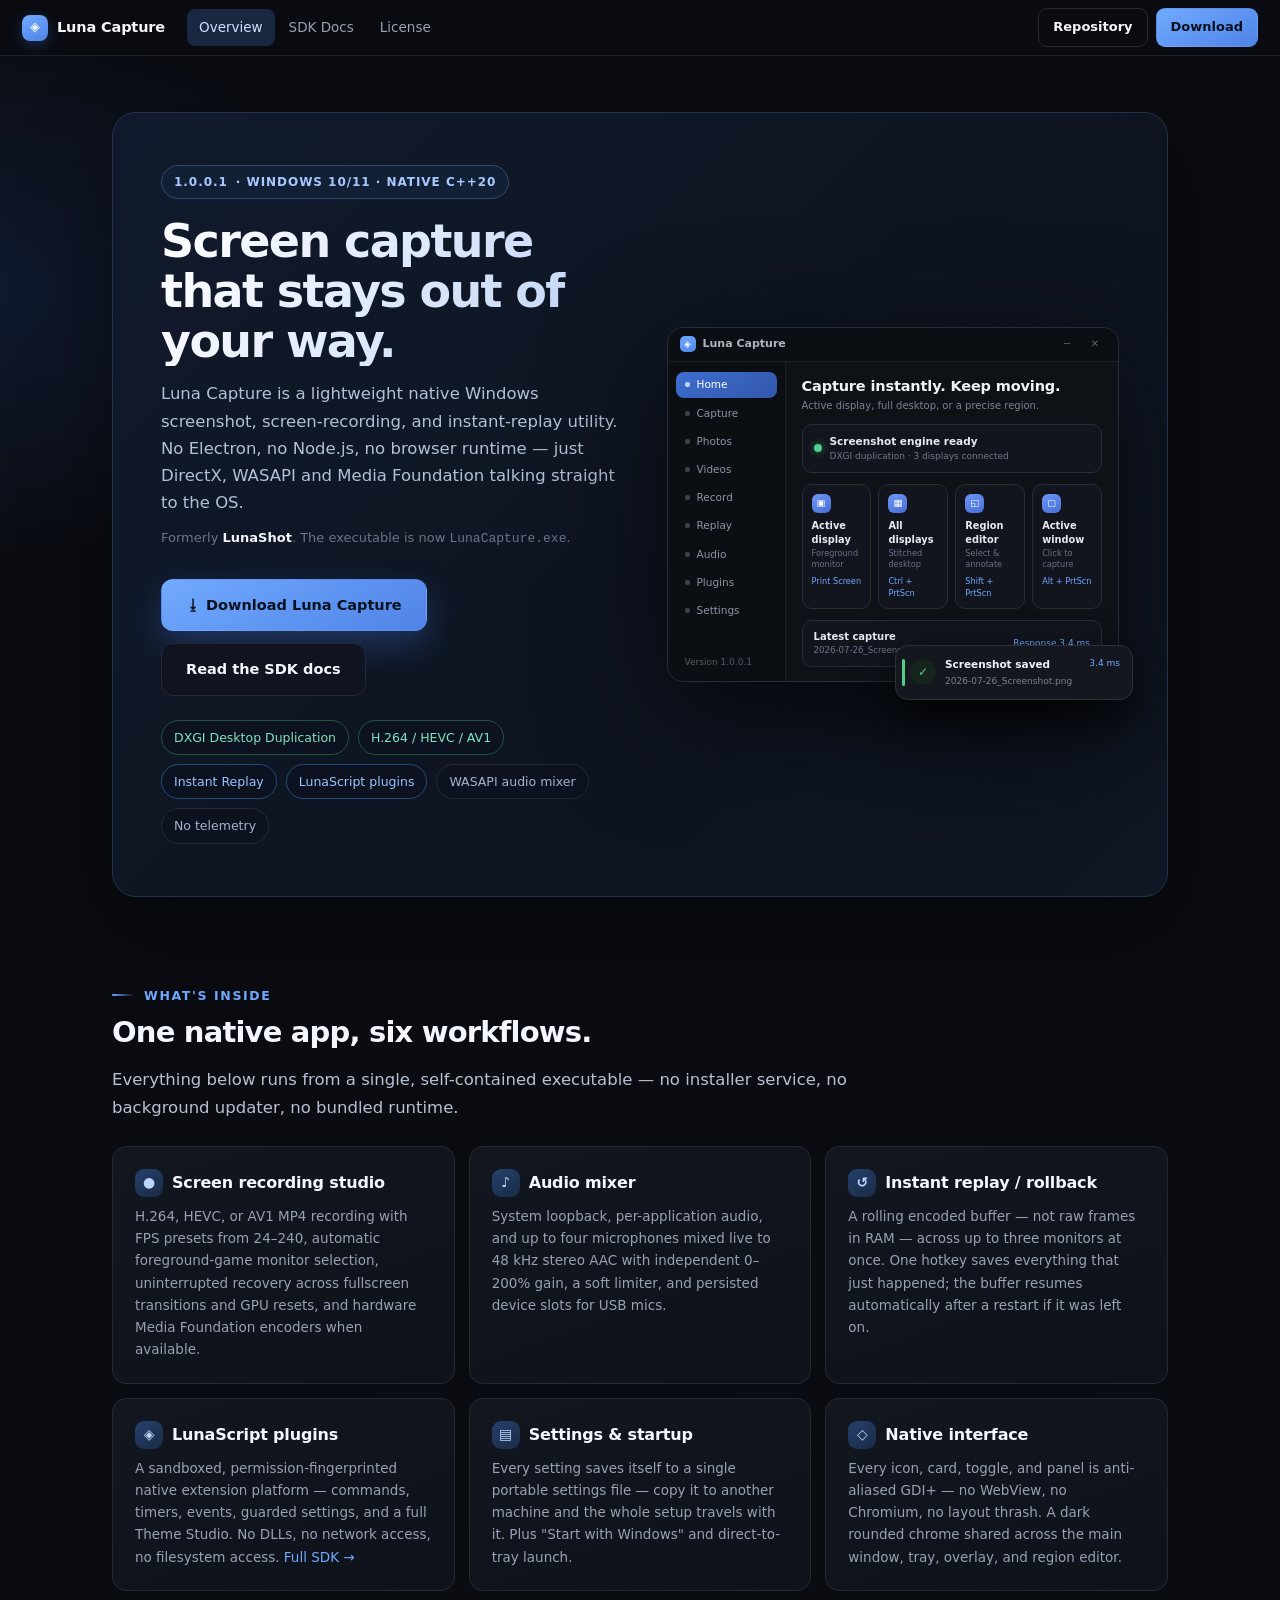
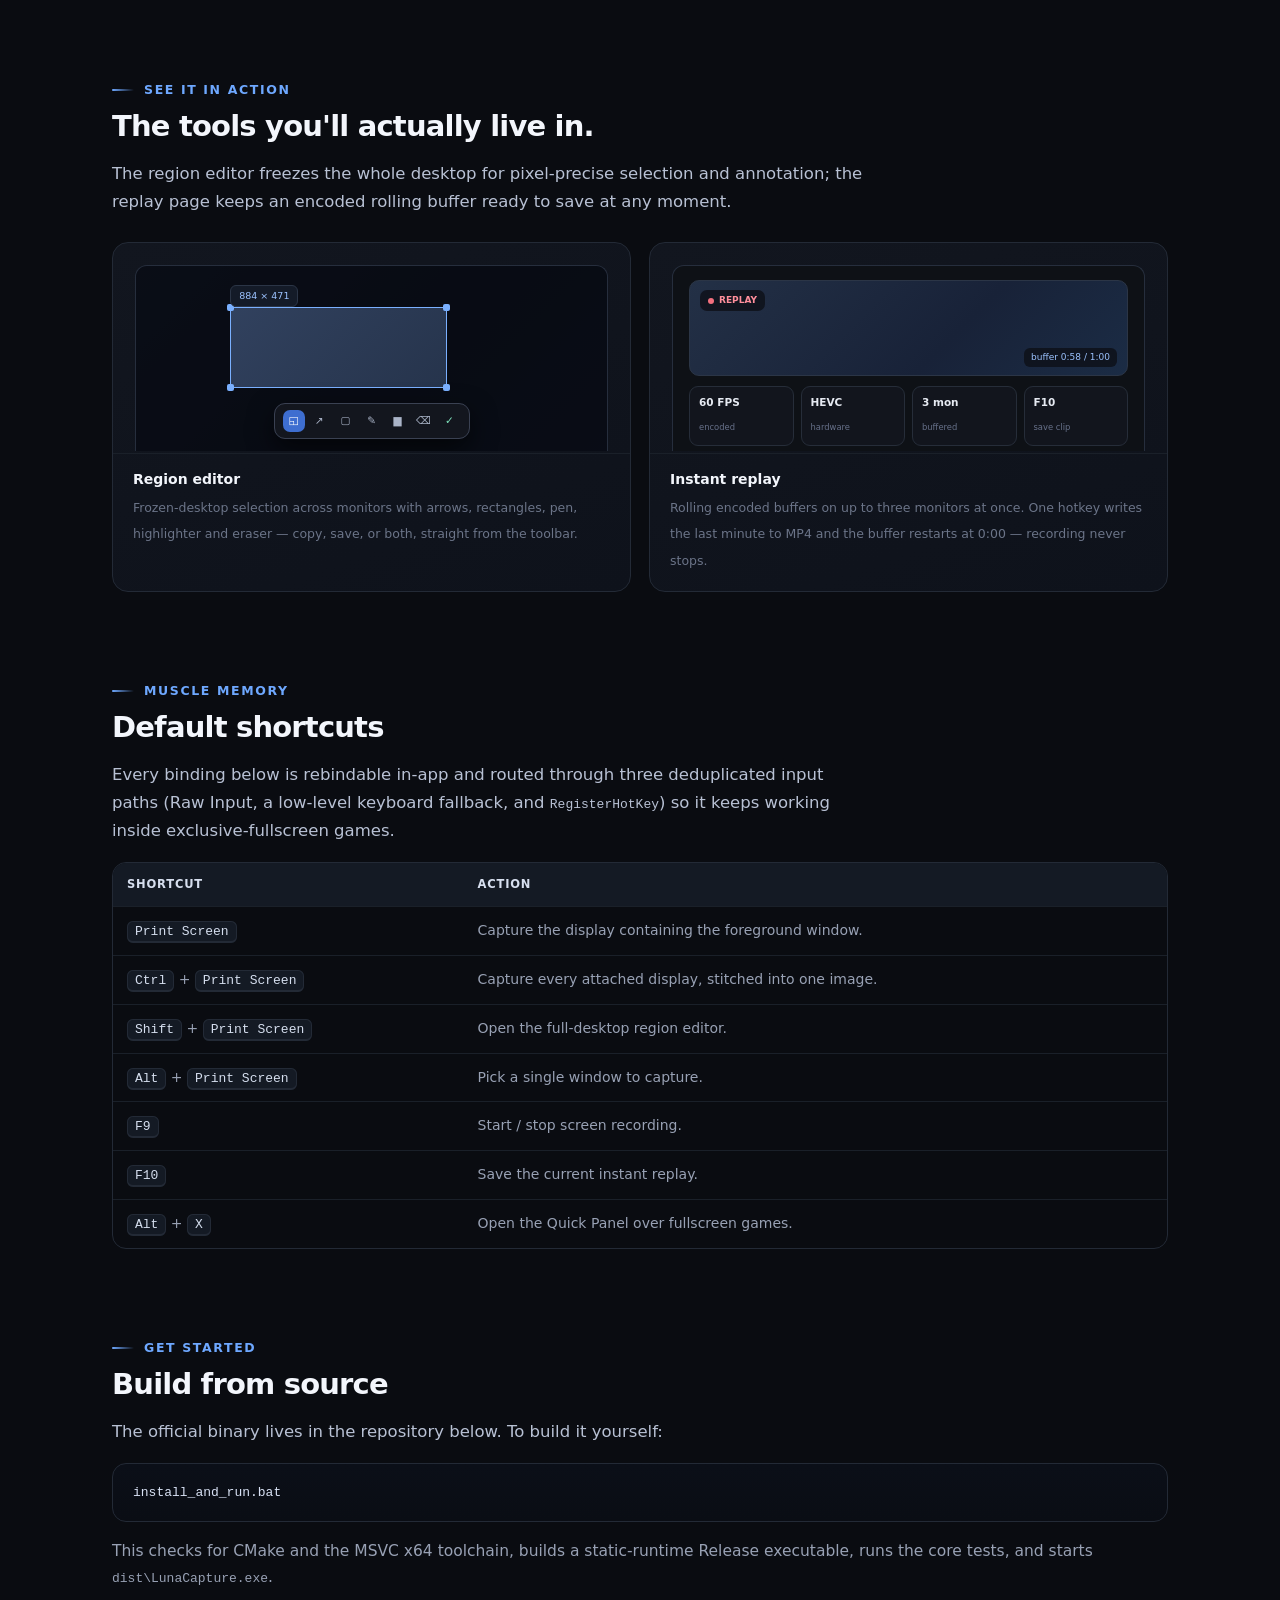
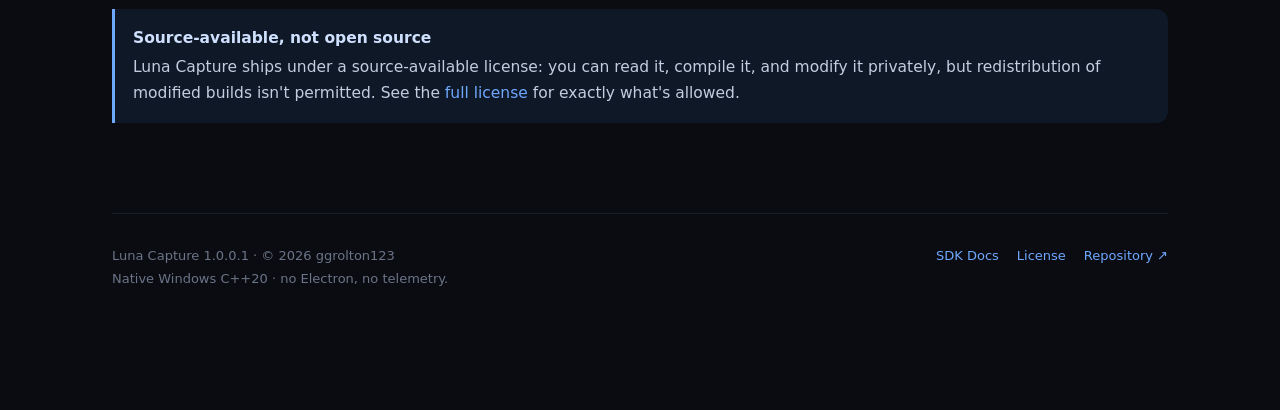
==== website/index.html @ bbb8780d "sdfsdfsdf" ====
<!doctype html>
<html lang="en">
<head>
  <meta charset="utf-8">
  <meta name="viewport" content="width=device-width,initial-scale=1">
  <meta name="description" content="Luna Capture — a lightweight native Windows screenshot, screen-recording, and instant-replay utility written in C++20. No Electron, no browser runtime.">
  <title>Luna Capture — native Windows screenshot &amp; recording</title>
  <link rel="stylesheet" href="style.css">
  <script src="version.js" defer></script>
</head>
<body>
<header class="sitebar">
  <a class="sitebrand" href="index.html"><span class="sitemark">◈</span><span>Luna Capture</span></a>
  <nav class="sitenav">
    <a href="index.html" class="current">Overview</a>
    <a href="sdk.html">SDK Docs</a>
    <a href="license.html">License</a>
  </nav>
  <div class="siteactions">
    <a class="sitebtn ghost" href="https://github.com/LouSkull/LunaCapture" target="_blank" rel="noopener">Repository</a>
    <a class="sitebtn solid" href="https://github.com/LouSkull/LunaCapture/releases" target="_blank" rel="noopener">Download</a>
  </div>
</header>

<main class="page">
  <header class="hero split">
    <div>
      <span class="eyebrow"><span class="app-version">1.0.0.0</span> · WINDOWS 10/11 · NATIVE C++20</span>
      <h1>Screen capture that stays out of your way.</h1>
      <p class="lead">Luna Capture is a lightweight native Windows screenshot, screen-recording, and instant-replay utility. No Electron, no Node.js, no browser runtime — just DirectX, WASAPI and Media Foundation talking straight to the OS.</p>
      <p class="formerly">Formerly <strong>LunaShot</strong>. The executable is now <code>LunaCapture.exe</code>.</p>
      <div class="cta">
        <a class="btn primary" href="https://github.com/LouSkull/LunaCapture/releases" target="_blank" rel="noopener">⭳ Download Luna Capture</a>
        <a class="btn secondary" href="sdk.html">Read the SDK docs</a>
      </div>
      <div class="chips">
        <span class="chip ok">DXGI Desktop Duplication</span>
        <span class="chip ok">H.264 / HEVC / AV1</span>
        <span class="chip blue">Instant Replay</span>
        <span class="chip blue">LunaScript plugins</span>
        <span class="chip">WASAPI audio mixer</span>
        <span class="chip">No telemetry</span>
      </div>
    </div>

    <!-- The actual app, redrawn in CSS — no screenshots, fully offline. -->
    <div class="heroart" aria-hidden="true">
      <div class="appwin">
        <div class="titlebar">
          <span class="t-title"><span class="sitemark">◈</span>Luna Capture</span>
          <span class="t-controls"><span>─</span><span>✕</span></span>
        </div>
        <div class="appbody">
          <div class="appside">
            <div class="navitem on"><span class="dot"></span>Home</div>
            <div class="navitem"><span class="dot"></span>Capture</div>
            <div class="navitem"><span class="dot"></span>Photos</div>
            <div class="navitem"><span class="dot"></span>Videos</div>
            <div class="navitem"><span class="dot"></span>Record</div>
            <div class="navitem"><span class="dot"></span>Replay</div>
            <div class="navitem"><span class="dot"></span>Audio</div>
            <div class="navitem"><span class="dot"></span>Plugins</div>
            <div class="navitem"><span class="dot"></span>Settings</div>
            <div class="navver">Version <span class="app-version">1.0.0.0</span></div>
          </div>
          <div class="appmain">
            <div class="headline">Capture instantly. Keep moving.</div>
            <div class="subline">Active display, full desktop, or a precise region.</div>
            <div class="appstatus">
              <span class="led"></span>
              <div>
                <div class="s-title">Screenshot engine ready</div>
                <div class="s-sub">DXGI duplication · 3 displays connected</div>
              </div>
            </div>
            <div class="appcards">
              <div class="appcard"><div class="badge">▣</div><div class="c-title">Active display</div><div class="c-sub">Foreground monitor</div><div class="c-key">Print Screen</div></div>
              <div class="appcard"><div class="badge">▦</div><div class="c-title">All displays</div><div class="c-sub">Stitched desktop</div><div class="c-key">Ctrl + PrtScn</div></div>
              <div class="appcard"><div class="badge">◱</div><div class="c-title">Region editor</div><div class="c-sub">Select &amp; annotate</div><div class="c-key">Shift + PrtScn</div></div>
              <div class="appcard"><div class="badge">▢</div><div class="c-title">Active window</div><div class="c-sub">Click to capture</div><div class="c-key">Alt + PrtScn</div></div>
            </div>
            <div class="applatest">
              <div>
                <div class="l-title">Latest capture</div>
                <div class="l-sub">2026-07-26_Screenshot.png</div>
              </div>
              <span class="l-ms">Response 3.4 ms</span>
            </div>
          </div>
        </div>
      </div>
      <div class="toastmock">
        <span class="glyph">✓</span>
        <div>
          <div class="tm-title">Screenshot saved</div>
          <div class="tm-sub">2026-07-26_Screenshot.png</div>
        </div>
        <span class="tm-ms">3.4 ms</span>
      </div>
    </div>
  </header>

  <section id="features">
    <div class="sec-tag">What's inside</div>
    <h2>One native app, six workflows.</h2>
    <p class="lead">Everything below runs from a single, self-contained executable — no installer service, no background updater, no bundled runtime.</p>
    <div class="grid">
      <div class="card">
        <h3><span class="ico">●</span>Screen recording studio</h3>
        <p>H.264, HEVC, or AV1 MP4 recording with FPS presets from 24–240, automatic foreground-game monitor selection, uninterrupted recovery across fullscreen transitions and GPU resets, and hardware Media Foundation encoders when available.</p>
      </div>
      <div class="card">
        <h3><span class="ico">♪</span>Audio mixer</h3>
        <p>System loopback, per-application audio, and up to four microphones mixed live to 48 kHz stereo AAC with independent 0–200% gain, a soft limiter, and persisted device slots for USB mics.</p>
      </div>
      <div class="card">
        <h3><span class="ico">↺</span>Instant replay / rollback</h3>
        <p>A rolling encoded buffer — not raw frames in RAM — across up to three monitors at once. One hotkey saves everything that just happened; the buffer resumes automatically after a restart if it was left on.</p>
      </div>
      <div class="card">
        <h3><span class="ico">◈</span>LunaScript plugins</h3>
        <p>A sandboxed, permission-fingerprinted native extension platform — commands, timers, events, guarded settings, and a full Theme Studio. No DLLs, no network access, no filesystem access. <a href="sdk.html">Full SDK →</a></p>
      </div>
      <div class="card">
        <h3><span class="ico">▤</span>Settings &amp; startup</h3>
        <p>Every setting saves itself to a single portable settings file — copy it to another machine and the whole setup travels with it. Plus "Start with Windows" and direct-to-tray launch.</p>
      </div>
      <div class="card">
        <h3><span class="ico">◇</span>Native interface</h3>
        <p>Every icon, card, toggle, and panel is anti-aliased GDI+ — no WebView, no Chromium, no layout thrash. A dark rounded chrome shared across the main window, tray, overlay, and region editor.</p>
      </div>
    </div>
  </section>

  <section id="previews">
    <div class="sec-tag">See it in action</div>
    <h2>The tools you'll actually live in.</h2>
    <p class="lead">The region editor freezes the whole desktop for pixel-precise selection and annotation; the replay page keeps an encoded rolling buffer ready to save at any moment.</p>
    <div class="previews">
      <div class="preview">
        <div class="p-art">
          <div class="regionmock">
            <div class="sel"><i></i><i></i><i></i><i></i></div>
            <div class="size">884 × 471</div>
            <div class="rtools">
              <span class="on">◱</span><span>↗</span><span>▢</span><span>✎</span><span>▆</span><span>⌫</span><span class="ok">✓</span>
            </div>
          </div>
        </div>
        <div class="p-caption">
          <b>Region editor</b>
          <span>Frozen-desktop selection across monitors with arrows, rectangles, pen, highlighter and eraser — copy, save, or both, straight from the toolbar.</span>
        </div>
      </div>
      <div class="preview">
        <div class="p-art">
          <div class="replaymock">
            <div class="r-tile">
              <span class="rec"><i></i>REPLAY</span>
              <span class="stamp">buffer 0:58 / 1:00</span>
            </div>
            <div class="r-stats">
              <div class="r-stat"><b>60 FPS</b><span>encoded</span></div>
              <div class="r-stat"><b>HEVC</b><span>hardware</span></div>
              <div class="r-stat"><b>3 mon</b><span>buffered</span></div>
              <div class="r-stat"><b>F10</b><span>save clip</span></div>
            </div>
          </div>
        </div>
        <div class="p-caption">
          <b>Instant replay</b>
          <span>Rolling encoded buffers on up to three monitors at once. One hotkey writes the last minute to MP4 and the buffer restarts at 0:00 — recording never stops.</span>
        </div>
      </div>
    </div>
  </section>

  <section id="shortcuts">
    <div class="sec-tag">Muscle memory</div>
    <h2>Default shortcuts</h2>
    <p class="lead">Every binding below is rebindable in-app and routed through three deduplicated input paths (Raw Input, a low-level keyboard fallback, and <code>RegisterHotKey</code>) so it keeps working inside exclusive-fullscreen games.</p>
    <table>
      <thead><tr><th>Shortcut</th><th>Action</th></tr></thead>
      <tbody>
        <tr><td><kbd>Print Screen</kbd></td><td>Capture the display containing the foreground window.</td></tr>
        <tr><td><kbd>Ctrl</kbd> + <kbd>Print Screen</kbd></td><td>Capture every attached display, stitched into one image.</td></tr>
        <tr><td><kbd>Shift</kbd> + <kbd>Print Screen</kbd></td><td>Open the full-desktop region editor.</td></tr>
        <tr><td><kbd>Alt</kbd> + <kbd>Print Screen</kbd></td><td>Pick a single window to capture.</td></tr>
        <tr><td><kbd>F9</kbd></td><td>Start / stop screen recording.</td></tr>
        <tr><td><kbd>F10</kbd></td><td>Save the current instant replay.</td></tr>
        <tr><td><kbd>Alt</kbd> + <kbd>X</kbd></td><td>Open the Quick Panel over fullscreen games.</td></tr>
      </tbody>
    </table>
  </section>

  <section id="get-started">
    <div class="sec-tag">Get started</div>
    <h2>Build from source</h2>
    <p class="lead">The official binary lives in the repository below. To build it yourself:</p>
    <pre><code>install_and_run.bat</code></pre>
    <p>This checks for CMake and the MSVC x64 toolchain, builds a static-runtime Release executable, runs the core tests, and starts <code>dist\LunaCapture.exe</code>.</p>
    <div class="note"><strong>Source-available, not open source</strong>Luna Capture ships under a source-available license: you can read it, compile it, and modify it privately, but redistribution of modified builds isn't permitted. See the <a href="license.html">full license</a> for exactly what's allowed.</div>
  </section>

  <footer class="footer">
    <div>Luna Capture <span class="app-version">1.0.0.0</span> · © 2026 ggrolton123<br>Native Windows C++20 · no Electron, no telemetry.</div>
    <nav>
      <a href="sdk.html">SDK Docs</a>
      <a href="license.html">License</a>
      <a href="https://github.com/LouSkull/LunaCapture" target="_blank" rel="noopener">Repository ↗</a>
    </nav>
  </footer>
</main>
</body>
</html>
---- website/style.css ----
/* ============================================================================
   Luna Capture — shared site design system.
   Every page (index.html, sdk.html, license.html, docs/plugin-sdk.html) links
   this single stylesheet; page files carry no page-specific <style> blocks.
   ========================================================================== */

:root{
  color-scheme:dark;
  --bg:#0a0c11;--panel:#0d1017;--card:#12161f;--card2:#161c27;
  --line:#232a36;--line2:#1a2029;
  --text:#f3f6fc;--muted:#98a1b4;--dim:#6b7488;
  --accent:#6ea8ff;--accent2:#5b93ec;--accentsoft:#1a2740;
  --green:#4ecd8b;--yellow:#f4b64c;--red:#f3707e;--violet:#bba7ff;
  --code:#0a0d14;--radius:14px;
  --grad-accent:linear-gradient(150deg,#71aaff,#4f83e6);
  --hero-border:#23324e;
  --hero-bg:linear-gradient(135deg,#111a2c 0,#0e1420 60%,#101825 100%);
}
*{box-sizing:border-box}
html{scroll-behavior:smooth}
body{
  margin:0;color:var(--text);
  background:
    radial-gradient(1100px 460px at 82% -8%,#12244a 0,transparent 60%),
    radial-gradient(900px 500px at -5% 8%,#101a30 0,transparent 55%),
    var(--bg);
  font:15.5px/1.7 "Segoe UI",system-ui,-apple-system,sans-serif;
  -webkit-font-smoothing:antialiased;
}
a{color:var(--accent);text-decoration:none}
a:hover{color:#9cc3ff}
code,kbd{font:13px/1.5 "Cascadia Code",Consolas,monospace}
kbd{padding:2px 7px;border:1px solid var(--line);border-bottom-width:2px;border-radius:6px;background:#141a24;color:#d5deee}
p,li{color:var(--muted)}
strong{color:var(--text);font-weight:600}
ul,ol{padding-left:20px}
li{margin:6px 0}
li::marker{color:var(--accent2)}
::selection{background:#2c4a7f;color:#fff}

/* ---- top navigation bar (identical on every page) ----------------------- */
.sitebar{position:sticky;top:0;z-index:60;display:flex;align-items:center;gap:22px;height:56px;padding:0 22px;border-bottom:1px solid var(--line2);background:rgba(10,12,17,.88);backdrop-filter:blur(14px)}
.sitebrand{display:flex;align-items:center;gap:9px;font-weight:700;color:var(--text);font-size:14.5px;letter-spacing:-.01em}
.sitemark{width:26px;height:26px;border-radius:8px;display:grid;place-items:center;font-size:13px;color:#fff;background:var(--grad-accent);flex:none;box-shadow:0 4px 14px #3f74d955}
.sitenav{display:flex;gap:2px;margin-right:auto}
.sitenav a{padding:7px 12px;border-radius:8px;color:var(--muted);font-size:13.5px;font-weight:500}
.sitenav a:hover{background:#151b26;color:var(--text)}
.sitenav a.current{background:var(--accentsoft);color:#cfe0ff}
.siteactions{display:flex;gap:8px}
.sitebtn{padding:7px 14px;border-radius:9px;font-size:13px;font-weight:600;border:1px solid transparent;display:inline-block}
.sitebtn.ghost{border-color:var(--line);color:var(--text)}
.sitebtn.ghost:hover{border-color:var(--accent2);color:#fff}
.sitebtn.solid{background:var(--grad-accent);color:#0a1220}
.sitebtn.solid:hover{filter:brightness(1.08)}
@media(max-width:760px){.sitenav{display:none}}

/* ---- generic content shell ---------------------------------------------- */
main.page{max-width:1120px;margin:0 auto;padding:56px 32px 120px}
section{scroll-margin-top:70px;margin:88px 0}
.sec-tag{display:flex;align-items:center;gap:10px;color:var(--accent);font-size:12.5px;font-weight:700;letter-spacing:.13em;text-transform:uppercase;margin-bottom:10px}
.sec-tag::before{content:"";width:22px;height:2px;border-radius:2px;background:linear-gradient(90deg,var(--accent),transparent)}
h2{margin:0 0 14px;font-size:29px;letter-spacing:-.028em;line-height:1.15}
h3{margin:32px 0 10px;font-size:18px;letter-spacing:-.01em;color:#e7edf8}
h4{margin:24px 0 8px;color:#d8e2f3}
.lead{font-size:16.5px;color:#b8c1d4;max-width:760px}
.anchor{color:var(--dim);opacity:0;margin-left:8px;font-weight:400;transition:.15s;font-size:16px}
h2:hover .anchor{opacity:1}
.hidden{display:none!important}

/* ---- hero ---------------------------------------------------------------- */
.hero{padding:44px 44px;border:1px solid var(--hero-border);border-radius:24px;background:var(--hero-bg);box-shadow:0 30px 90px #0006}
.eyebrow{display:inline-flex;align-items:center;gap:8px;padding:6px 12px;border:1px solid #2f496f;border-radius:999px;background:#122036;color:#a9c8ff;font-size:12px;font-weight:700;letter-spacing:.08em}
.hero h1{margin:18px 0 14px;font-size:44px;line-height:1.08;letter-spacing:-.035em;background:linear-gradient(120deg,#fff,#bcd2f6);-webkit-background-clip:text;background-clip:text;color:transparent}
/* One rule for every hero paragraph, whether or not it carries .lead — otherwise
   the landing hero (p.lead) and the docs heroes (bare p) drift apart in size. */
.hero p.lead,.hero>p{margin:0;color:#b4c0d6;font-size:16.5px;line-height:1.65;max-width:820px}
.hero .formerly{margin-top:10px;color:var(--dim);font-size:13px}
.hero .meta{margin-top:16px;color:var(--dim);font-size:13px}

/* split hero used on the landing page: copy left, live app preview right */
.hero.split{display:grid;grid-template-columns:minmax(0,1.02fr) minmax(0,1fr);gap:44px;align-items:center;text-align:left;padding:52px 48px;overflow:hidden}
.hero.split h1{font-size:46px}
@media(max-width:1000px){.hero.split{grid-template-columns:1fr}.hero.split .heroart{margin-top:8px}}

.chips{display:flex;flex-wrap:wrap;gap:9px;margin-top:24px}
.chip{padding:6px 12px;border:1px solid var(--line);border-radius:999px;background:#0d1220;color:#a7b3c9;font-size:12.5px}
.chip.ok{border-color:#215541;color:#7fe3bd}
.chip.blue{border-color:#274a78;color:#9cc3ff}

.cta{display:flex;gap:12px;margin-top:30px;flex-wrap:wrap}
.btn{padding:13px 24px;border-radius:12px;font-size:14.5px;font-weight:700;display:inline-flex;align-items:center;gap:8px;border:1px solid transparent}
.btn.primary{background:var(--grad-accent);color:#0a1220;box-shadow:0 14px 34px #3f74d955}
.btn.primary:hover{filter:brightness(1.07)}
.btn.secondary{border-color:var(--line);color:var(--text);background:#0f1420}
.btn.secondary:hover{border-color:var(--accent2);color:#fff}

/* ---- cards & grids ------------------------------------------------------- */
.grid{display:grid;grid-template-columns:repeat(3,1fr);gap:14px;margin:24px 0}
.grid.two{grid-template-columns:repeat(2,1fr)}
.card{padding:22px;border:1px solid var(--line);border-radius:var(--radius);background:linear-gradient(160deg,var(--card),#0e121b);transition:transform .18s,border-color .18s,box-shadow .18s}
.card:hover{transform:translateY(-2px);border-color:#2e3c52;box-shadow:0 14px 34px #0005}
.card h3{margin:0 0 8px;font-size:16px;color:var(--text);display:flex;align-items:center;gap:9px}
.card h3 .ico{width:28px;height:28px;border-radius:9px;display:grid;place-items:center;background:linear-gradient(150deg,#25406b,#1a2b47);color:#bcd6ff;font-size:14px;flex:none}
.card p{margin:0;font-size:13.5px;line-height:1.65}
.card ul{margin:0;padding-left:18px}
.card li{margin:5px 0;font-size:13.5px}
.card.may h3{color:#84e3bb}.card.may{border-color:#215541}
.card.maynot h3{color:#f6a6b1}.card.maynot{border-color:#4a2530}
.step{width:30px;height:30px;margin-bottom:14px;border-radius:10px;display:grid;place-items:center;background:linear-gradient(150deg,#25406b,#1a2b47);color:#bcd6ff;font-weight:700}

/* ---- tables -------------------------------------------------------------- */
table{width:100%;border-collapse:separate;border-spacing:0;margin:16px 0;border:1px solid var(--line);border-radius:var(--radius);overflow:hidden}
th,td{padding:12px 14px;border-bottom:1px solid var(--line2);text-align:left;vertical-align:top;font-size:14px}
th{background:#141a24;color:#d7dfef;font-size:11.5px;text-transform:uppercase;letter-spacing:.07em;font-weight:700}
td{color:var(--muted)}
tr:last-child td{border-bottom:0}
tbody tr:hover td{background:#0f141d}
td code{color:#a9c6ff;background:#111826;padding:1px 6px;border-radius:5px}

/* ---- code, notes, tags --------------------------------------------------- */
pre{position:relative;margin:16px 0;padding:18px 20px;border:1px solid var(--line);border-radius:var(--radius);background:linear-gradient(180deg,#0b0f18,var(--code));color:#d9e2f5;overflow:auto;tab-size:4;font-size:13px;line-height:1.65}
pre::-webkit-scrollbar{height:9px}
pre::-webkit-scrollbar-thumb{background:#1e2634;border-radius:9px}
.copy{position:absolute;right:10px;top:10px;padding:5px 10px;border:1px solid var(--line);border-radius:8px;background:#141b26;color:#aeb9cd;cursor:pointer;font:12px "Segoe UI";transition:.15s}
.copy:hover{border-color:var(--accent2);color:#fff}
.k{color:#8fb4ff}.s{color:#84dcac}.n{color:#f4c078}.c{color:#69758c;font-style:italic}.p{color:#63c6ff}.fn{color:#c3b6ff}

.note{padding:16px 18px;margin:18px 0;border-left:3px solid var(--accent);border-radius:0 12px 12px 0;background:#0f1826;color:#c3cde0}
.note strong{display:block;margin-bottom:3px;color:#cfe0ff}
.note.tip{border-color:var(--green);background:#0e1c17}.note.tip strong{color:#a7f0cf}
.note.warn{border-color:var(--yellow);background:#1e1a11}.note.warn strong{color:#f6cd86}
.note.danger{border-color:var(--red);background:#221319}.note.danger strong{color:#f6a6b1}

.tag{display:inline-block;padding:1px 8px;border-radius:6px;font-size:11.5px;font-weight:600}
.tag.req{background:#2a1e24;color:#ffabb8;border:1px solid #52323b}
.tag.opt{background:#1a2230;color:#9fb2cc;border:1px solid #2b3546}
.tag.rec{background:#122a22;color:#84e3bb;border:1px solid #235141}

/* ---- docs layout (sdk + license): left sidebar, sticky, searchable ------- */
.layout{display:grid;grid-template-columns:276px minmax(0,1fr);min-height:calc(100vh - 56px)}
.sidebar{position:sticky;top:56px;height:calc(100vh - 56px);padding:24px 16px;border-right:1px solid var(--line2);background:linear-gradient(180deg,rgba(13,16,23,.96),rgba(10,12,17,.96));overflow:auto}
.sidebar::-webkit-scrollbar{width:8px}
.sidebar::-webkit-scrollbar-thumb{background:#1d2431;border-radius:8px}
.brand{display:flex;gap:12px;align-items:center;padding:0 8px;margin-bottom:20px}
.mark{width:42px;height:42px;border-radius:13px;display:grid;place-items:center;font-size:20px;color:#fff;background:var(--grad-accent);box-shadow:0 10px 26px #3f74d955}
.brand strong{display:block;font-size:16px;letter-spacing:-.01em}
.brand small{display:block;color:var(--dim);font-size:12px}
.search{width:100%;padding:10px 12px 10px 32px;margin:2px 0 14px;border:1px solid var(--line);border-radius:11px;background:#0a0e15 url("data:image/svg+xml,%3Csvg xmlns='http://www.w3.org/2000/svg' width='16' height='16' fill='none' stroke='%236b7488' stroke-width='2'%3E%3Ccircle cx='7' cy='7' r='5'/%3E%3Cpath d='M11 11l4 4'/%3E%3C/svg%3E") 10px 50% no-repeat;color:var(--text);outline:none;font-size:13px}
.search:focus{border-color:var(--accent2);box-shadow:0 0 0 3px #5b93ec22}
.sidebar nav a{display:block;padding:6px 11px;border-radius:9px;color:var(--muted);font-size:13.5px;position:relative}
.sidebar nav a:hover{background:#151b26;color:var(--text)}
.sidebar nav a.active{background:var(--accentsoft);color:#cfe0ff}
.sidebar nav a.active::before{content:"";position:absolute;left:-16px;top:8px;bottom:8px;width:3px;border-radius:3px;background:var(--accent)}
.sidebar nav .group{margin:18px 11px 6px;color:var(--dim);font-size:11px;font-weight:700;letter-spacing:.14em;text-transform:uppercase}
.navfoot{margin-top:22px;padding:12px 11px 0;border-top:1px solid var(--line2);color:var(--dim);font-size:12px}
.layout main{width:min(1040px,100%);padding:44px 60px 120px}
.layout .hero{padding:40px 40px 34px;border-radius:22px}
.layout .hero h1{font-size:38px}
.layout section{scroll-margin-top:78px;margin:62px 0}

/* ---- footer -------------------------------------------------------------- */
.footer{margin-top:90px;padding:30px 0 0;border-top:1px solid var(--line2);color:var(--dim);font-size:13px;line-height:1.8;display:flex;justify-content:space-between;flex-wrap:wrap;gap:16px}
.footer nav{display:flex;gap:18px}
/* docs pages use a prose footer, not the two-column landing footer */
.layout .footer{display:block;margin-top:80px;padding-top:26px}

/* ============================================================================
   Landing-page app previews — the real UI redrawn in CSS, so the site shows
   the product without shipping screenshots (fully offline, no images).
   ========================================================================== */
.heroart{position:relative;filter:drop-shadow(0 34px 60px #000a)}
.appwin{border:1px solid #262e3d;border-radius:16px;background:#0e1116;overflow:hidden;font-size:11px;line-height:1.45}
.appwin .titlebar{display:flex;align-items:center;height:34px;padding:0 12px;background:#0b0e13;border-bottom:1px solid #1a2029}
.appwin .titlebar .t-title{color:#aeb6c6;font-size:11px;font-weight:600;display:flex;align-items:center;gap:7px}
.appwin .titlebar .t-title .sitemark{width:16px;height:16px;border-radius:5px;font-size:9px;box-shadow:none}
.appwin .titlebar .t-controls{margin-left:auto;display:flex;gap:6px;color:#5b6373;font-size:10px}
.appwin .titlebar .t-controls span{width:22px;height:20px;display:grid;place-items:center;border-radius:6px}
.appwin .titlebar .t-controls span:hover{background:#1a212c}
.appbody{display:grid;grid-template-columns:118px 1fr;min-height:302px}
.appside{padding:10px 8px;background:#0b0e13;border-right:1px solid #1a2029;display:flex;flex-direction:column;gap:2px}
.appside .navitem{display:flex;align-items:center;gap:7px;padding:5.5px 9px;border-radius:8px;color:#8c94a6;font-size:10.5px;font-weight:500}
.appside .navitem .dot{width:5px;height:5px;border-radius:2px;background:#39424f;flex:none}
.appside .navitem.on{background:linear-gradient(150deg,#3e6ed0,#3157ab);color:#fff}
.appside .navitem.on .dot{background:#bcd6ff}
.appside .navver{margin-top:auto;padding:8px 9px 2px;color:#525b6b;font-size:9px}
.appmain{padding:14px 16px}
.appmain .headline{color:#f0f3f9;font-size:14.5px;font-weight:700;letter-spacing:-.01em}
.appmain .subline{color:#79839a;font-size:10px;margin-top:2px}
.appstatus{display:flex;align-items:center;gap:8px;margin-top:11px;padding:9px 11px;border:1px solid #262d39;border-radius:10px;background:#12151d}
.appstatus .led{width:8px;height:8px;border-radius:50%;background:var(--green);box-shadow:0 0 8px #4ecd8b88;flex:none}
.appstatus .s-title{color:#e6eaf2;font-size:10.5px;font-weight:600}
.appstatus .s-sub{color:#6f7990;font-size:9px}
.appcards{display:grid;grid-template-columns:repeat(4,1fr);gap:7px;margin-top:11px}
.appcard{padding:9px 9px 8px;border:1px solid #262d39;border-radius:10px;background:#12151d}
.appcard .badge{width:19px;height:19px;border-radius:6px;background:linear-gradient(150deg,#6c96f6,#466ed6);display:grid;place-items:center;color:#fff;font-size:9.5px;margin-bottom:6px}
.appcard .c-title{color:#e6eaf2;font-size:9.8px;font-weight:600}
.appcard .c-sub{color:#67718a;font-size:8.2px;margin-top:1px;line-height:1.35}
.appcard .c-key{color:#71a9ff;font-size:8.2px;margin-top:6px}
.applatest{display:flex;align-items:center;gap:9px;margin-top:11px;padding:9px 11px;border:1px solid #262d39;border-radius:10px;background:#12151d}
.applatest .l-title{color:#e6eaf2;font-size:10px;font-weight:600}
.applatest .l-sub{color:#6f7990;font-size:8.6px}
.applatest .l-ms{margin-left:auto;color:#71a9ff;font-size:9px}

/* floating toast mockup — matches the in-app overlay (status accent + glyph) */
.toastmock{position:absolute;right:-14px;bottom:-18px;width:238px;display:flex;align-items:center;gap:9px;padding:10px 12px 10px 14px;border:1px solid #29313f;border-radius:13px;background:#14171e;box-shadow:0 18px 44px #000b}
.toastmock::before{content:"";position:absolute;left:6px;top:13px;bottom:13px;width:3px;border-radius:2px;background:var(--green)}
.toastmock .glyph{width:26px;height:26px;border-radius:50%;display:grid;place-items:center;background:#15251e;color:var(--green);font-size:12px;flex:none}
.toastmock .tm-title{color:#f0f3f9;font-size:10.5px;font-weight:600}
.toastmock .tm-sub{color:#79839a;font-size:9px}
.toastmock .tm-ms{margin-left:auto;color:#71a9ff;font-size:9px;align-self:flex-start}
.toastmock.warn::before{background:var(--yellow)}
.toastmock.warn .glyph{background:#2a2314;color:var(--yellow)}

/* preview gallery on the landing page */
.previews{display:grid;grid-template-columns:1fr 1fr;gap:18px;margin-top:26px}
.preview{border:1px solid var(--line);border-radius:16px;background:linear-gradient(160deg,var(--card),#0e121b);overflow:hidden}
.preview .p-art{position:relative;padding:22px 22px 0;min-height:210px}
.preview .p-caption{padding:14px 20px 18px;border-top:1px solid var(--line2)}
.preview .p-caption b{display:block;color:var(--text);font-size:14px;margin-bottom:2px}
.preview .p-caption span{color:var(--dim);font-size:12.5px;line-height:1.5}
@media(max-width:900px){.previews{grid-template-columns:1fr}}

/* region editor mockup */
.regionmock{position:relative;height:186px;border-radius:12px 12px 0 0;background:linear-gradient(135deg,#1c2333,#141a26 55%,#182030);border:1px solid #262e3d;border-bottom:0;overflow:hidden}
.regionmock .dim{position:absolute;inset:0;background:#060810cc}
.regionmock .sel{position:absolute;left:20%;top:22%;width:46%;height:44%;border:1.5px solid #7ab0ff;background:linear-gradient(135deg,#31415e,#26344c);box-shadow:0 0 0 9999px #060810cc}
.regionmock .sel i{position:absolute;width:7px;height:7px;background:#7ab0ff;border-radius:2px}
.regionmock .sel i:nth-child(1){left:-4px;top:-4px}
.regionmock .sel i:nth-child(2){right:-4px;top:-4px}
.regionmock .sel i:nth-child(3){left:-4px;bottom:-4px}
.regionmock .sel i:nth-child(4){right:-4px;bottom:-4px}
.regionmock .size{position:absolute;left:20%;top:calc(22% - 22px);padding:2px 8px;border-radius:6px;background:#141b28;border:1px solid #2b3546;color:#9cc3ff;font-size:9.5px}
.regionmock .rtools{position:absolute;left:50%;bottom:12px;transform:translateX(-50%);display:flex;gap:4px;padding:6px 8px;border:1px solid #3a4152;border-radius:11px;background:#141720ee;box-shadow:0 10px 26px #0009}
.regionmock .rtools span{width:22px;height:22px;display:grid;place-items:center;border-radius:7px;color:#aab4c8;font-size:10.5px}
.regionmock .rtools span.on{background:#3e6ed0;color:#fff}
.regionmock .rtools span.ok{color:#7fe3bd}

/* replay / recording mockup */
.replaymock{height:186px;border-radius:12px 12px 0 0;border:1px solid #262e3d;border-bottom:0;background:#0e1116;padding:14px 16px;overflow:hidden}
.replaymock .r-tile{position:relative;height:96px;border-radius:10px;background:linear-gradient(135deg,#233046,#182238 60%,#1b2c45);border:1px solid #2b3546;overflow:hidden}
.replaymock .r-tile .rec{position:absolute;left:10px;top:9px;display:flex;align-items:center;gap:5px;padding:3px 8px;border-radius:7px;background:#0d1017cc;color:#ff8f9c;font-size:9px;font-weight:700}
.replaymock .r-tile .rec i{width:6px;height:6px;border-radius:50%;background:#f3707e;animation:blink 1.2s steps(2,start) infinite}
@keyframes blink{to{visibility:hidden}}
.replaymock .r-tile .stamp{position:absolute;right:10px;bottom:8px;padding:2px 7px;border-radius:6px;background:#0d1017cc;color:#9cc3ff;font-size:9px}
.replaymock .r-stats{display:grid;grid-template-columns:repeat(4,1fr);gap:7px;margin-top:10px}
.replaymock .r-stat{padding:7px 9px;border:1px solid #262d39;border-radius:9px;background:#12151d}
.replaymock .r-stat b{display:block;color:#e6eaf2;font-size:10.5px}
.replaymock .r-stat span{color:#67718a;font-size:8.4px}

/* responsive tweaks shared by every page */
@media(max-width:920px){
  .layout{display:block}
  .sidebar{position:relative;width:100%;height:auto;border-right:0;border-bottom:1px solid var(--line2)}
  .sidebar nav{columns:2;column-gap:10px}
  .sidebar nav .group{break-after:avoid}
  .layout main{width:100%;padding:28px 20px 90px}
  .grid,.grid.two{grid-template-columns:1fr}
  .layout .hero{padding:26px}
  .layout .hero h1{font-size:30px}
}
@media(max-width:760px){
  main.page{padding:40px 18px 90px}
  .hero,.hero.split{padding:30px 22px}
  .hero h1,.hero.split h1{font-size:34px}
  .appcards{grid-template-columns:repeat(2,1fr)}
  .toastmock{position:static;margin-top:12px;width:100%}
}
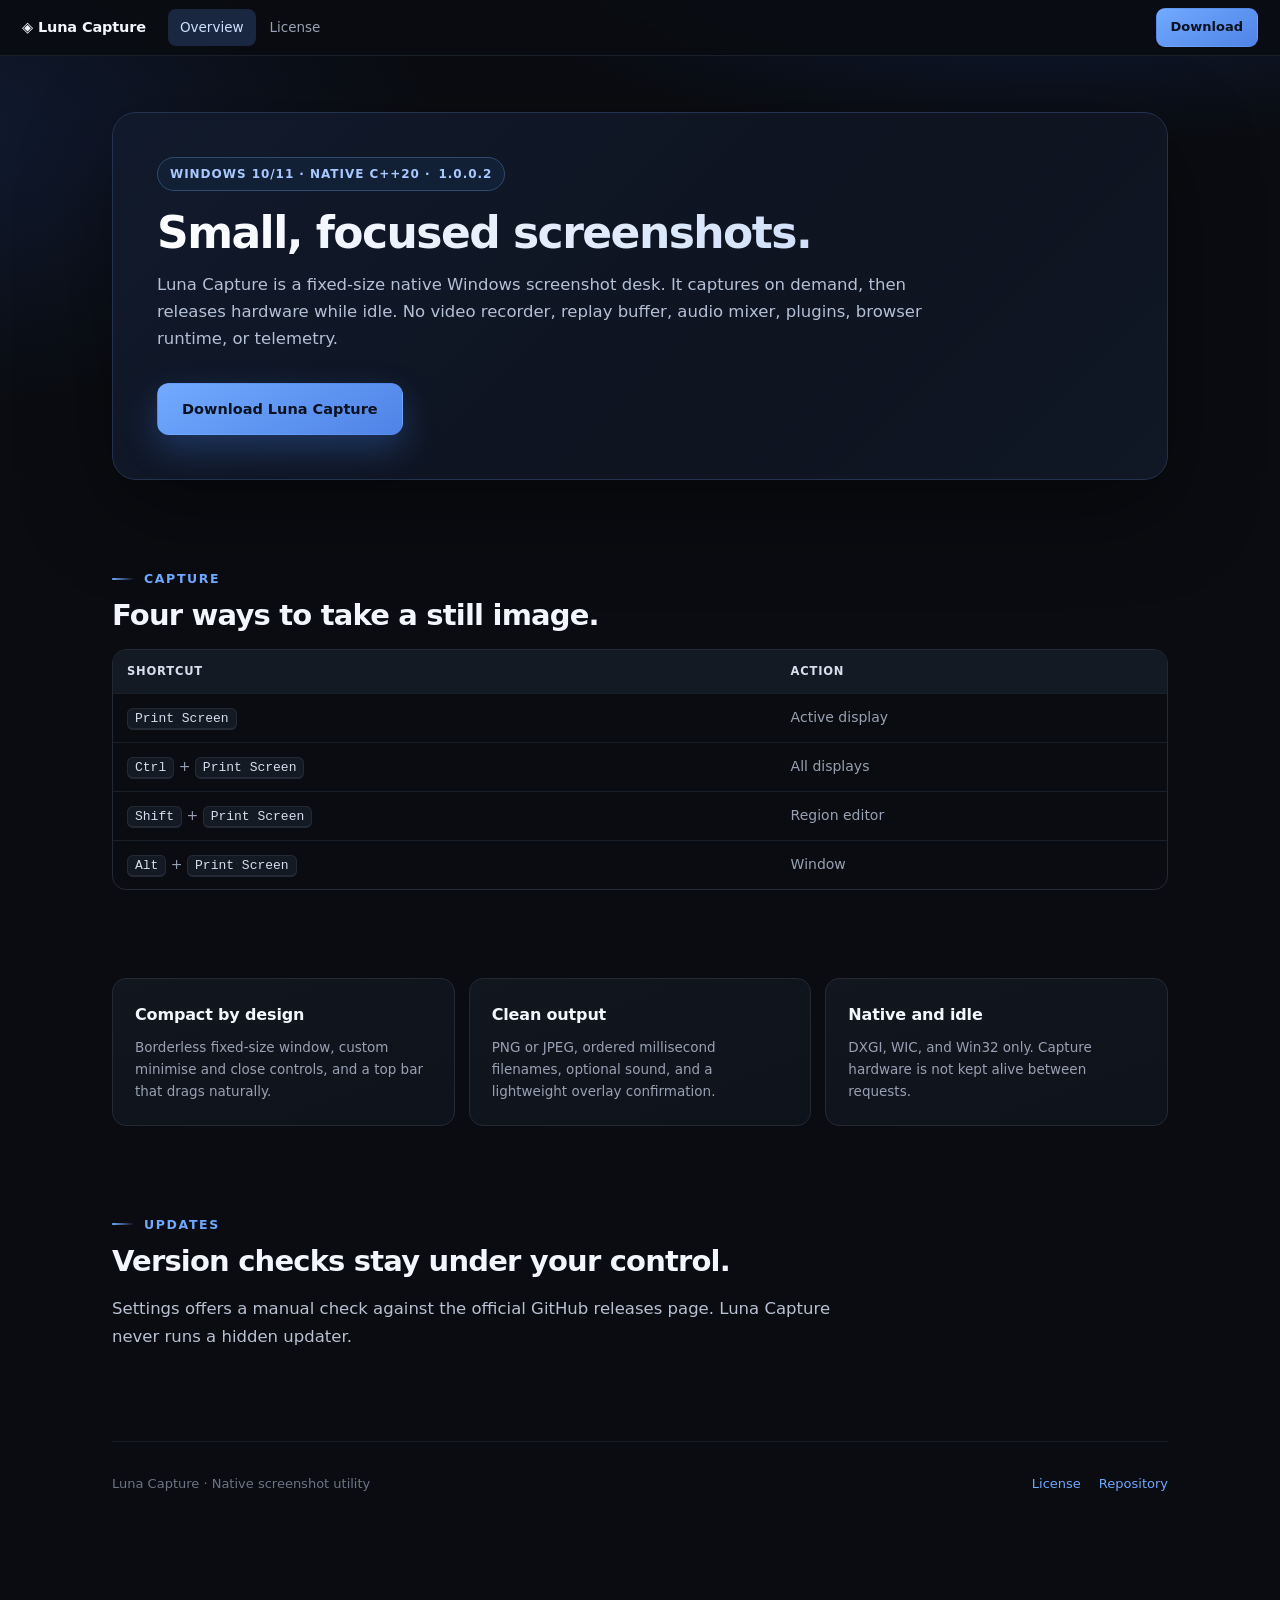
==== commit 3212aee6: "Update 2026-11-18 19:53" ====
--- a/website/index.html
+++ b/website/index.html
@@ -1,215 +1 @@
-<!doctype html>
-<html lang="en">
-<head>
-  <meta charset="utf-8">
-  <meta name="viewport" content="width=device-width,initial-scale=1">
-  <meta name="description" content="Luna Capture — a lightweight native Windows screenshot, screen-recording, and instant-replay utility written in C++20. No Electron, no browser runtime.">
-  <title>Luna Capture — native Windows screenshot &amp; recording</title>
-  <link rel="stylesheet" href="style.css">
-  <script src="version.js" defer></script>
-</head>
-<body>
-<header class="sitebar">
-  <a class="sitebrand" href="index.html"><span class="sitemark">◈</span><span>Luna Capture</span></a>
-  <nav class="sitenav">
-    <a href="index.html" class="current">Overview</a>
-    <a href="sdk.html">SDK Docs</a>
-    <a href="license.html">License</a>
-  </nav>
-  <div class="siteactions">
-    <a class="sitebtn ghost" href="https://github.com/LouSkull/LunaCapture" target="_blank" rel="noopener">Repository</a>
-    <a class="sitebtn solid" href="https://github.com/LouSkull/LunaCapture/releases" target="_blank" rel="noopener">Download</a>
-  </div>
-</header>
-
-<main class="page">
-  <header class="hero split">
-    <div>
-      <span class="eyebrow"><span class="app-version">1.0.0.0</span> · WINDOWS 10/11 · NATIVE C++20</span>
-      <h1>Screen capture that stays out of your way.</h1>
-      <p class="lead">Luna Capture is a lightweight native Windows screenshot, screen-recording, and instant-replay utility. No Electron, no Node.js, no browser runtime — just DirectX, WASAPI and Media Foundation talking straight to the OS.</p>
-      <p class="formerly">Formerly <strong>LunaShot</strong>. The executable is now <code>LunaCapture.exe</code>.</p>
-      <div class="cta">
-        <a class="btn primary" href="https://github.com/LouSkull/LunaCapture/releases" target="_blank" rel="noopener">⭳ Download Luna Capture</a>
-        <a class="btn secondary" href="sdk.html">Read the SDK docs</a>
-      </div>
-      <div class="chips">
-        <span class="chip ok">DXGI Desktop Duplication</span>
-        <span class="chip ok">H.264 / HEVC / AV1</span>
-        <span class="chip blue">Instant Replay</span>
-        <span class="chip blue">LunaScript plugins</span>
-        <span class="chip">WASAPI audio mixer</span>
-        <span class="chip">No telemetry</span>
-      </div>
-    </div>
-
-    <!-- The actual app, redrawn in CSS — no screenshots, fully offline. -->
-    <div class="heroart" aria-hidden="true">
-      <div class="appwin">
-        <div class="titlebar">
-          <span class="t-title"><span class="sitemark">◈</span>Luna Capture</span>
-          <span class="t-controls"><span>─</span><span>✕</span></span>
-        </div>
-        <div class="appbody">
-          <div class="appside">
-            <div class="navitem on"><span class="dot"></span>Home</div>
-            <div class="navitem"><span class="dot"></span>Capture</div>
-            <div class="navitem"><span class="dot"></span>Photos</div>
-            <div class="navitem"><span class="dot"></span>Videos</div>
-            <div class="navitem"><span class="dot"></span>Record</div>
-            <div class="navitem"><span class="dot"></span>Replay</div>
-            <div class="navitem"><span class="dot"></span>Audio</div>
-            <div class="navitem"><span class="dot"></span>Plugins</div>
-            <div class="navitem"><span class="dot"></span>Settings</div>
-            <div class="navver">Version <span class="app-version">1.0.0.0</span></div>
-          </div>
-          <div class="appmain">
-            <div class="headline">Capture instantly. Keep moving.</div>
-            <div class="subline">Active display, full desktop, or a precise region.</div>
-            <div class="appstatus">
-              <span class="led"></span>
-              <div>
-                <div class="s-title">Screenshot engine ready</div>
-                <div class="s-sub">DXGI duplication · 3 displays connected</div>
-              </div>
-            </div>
-            <div class="appcards">
-              <div class="appcard"><div class="badge">▣</div><div class="c-title">Active display</div><div class="c-sub">Foreground monitor</div><div class="c-key">Print Screen</div></div>
-              <div class="appcard"><div class="badge">▦</div><div class="c-title">All displays</div><div class="c-sub">Stitched desktop</div><div class="c-key">Ctrl + PrtScn</div></div>
-              <div class="appcard"><div class="badge">◱</div><div class="c-title">Region editor</div><div class="c-sub">Select &amp; annotate</div><div class="c-key">Shift + PrtScn</div></div>
-              <div class="appcard"><div class="badge">▢</div><div class="c-title">Active window</div><div class="c-sub">Click to capture</div><div class="c-key">Alt + PrtScn</div></div>
-            </div>
-            <div class="applatest">
-              <div>
-                <div class="l-title">Latest capture</div>
-                <div class="l-sub">2026-07-26_Screenshot.png</div>
-              </div>
-              <span class="l-ms">Response 3.4 ms</span>
-            </div>
-          </div>
-        </div>
-      </div>
-      <div class="toastmock">
-        <span class="glyph">✓</span>
-        <div>
-          <div class="tm-title">Screenshot saved</div>
-          <div class="tm-sub">2026-07-26_Screenshot.png</div>
-        </div>
-        <span class="tm-ms">3.4 ms</span>
-      </div>
-    </div>
-  </header>
-
-  <section id="features">
-    <div class="sec-tag">What's inside</div>
-    <h2>One native app, six workflows.</h2>
-    <p class="lead">Everything below runs from a single, self-contained executable — no installer service, no background updater, no bundled runtime.</p>
-    <div class="grid">
-      <div class="card">
-        <h3><span class="ico">●</span>Screen recording studio</h3>
-        <p>H.264, HEVC, or AV1 MP4 recording with FPS presets from 24–240, automatic foreground-game monitor selection, uninterrupted recovery across fullscreen transitions and GPU resets, and hardware Media Foundation encoders when available.</p>
-      </div>
-      <div class="card">
-        <h3><span class="ico">♪</span>Audio mixer</h3>
-        <p>System loopback, per-application audio, and up to four microphones mixed live to 48 kHz stereo AAC with independent 0–200% gain, a soft limiter, and persisted device slots for USB mics.</p>
-      </div>
-      <div class="card">
-        <h3><span class="ico">↺</span>Instant replay / rollback</h3>
-        <p>A rolling encoded buffer — not raw frames in RAM — across up to three monitors at once. One hotkey saves everything that just happened; the buffer resumes automatically after a restart if it was left on.</p>
-      </div>
-      <div class="card">
-        <h3><span class="ico">◈</span>LunaScript plugins</h3>
-        <p>A sandboxed, permission-fingerprinted native extension platform — commands, timers, events, guarded settings, and a full Theme Studio. No DLLs, no network access, no filesystem access. <a href="sdk.html">Full SDK →</a></p>
-      </div>
-      <div class="card">
-        <h3><span class="ico">▤</span>Settings &amp; startup</h3>
-        <p>Every setting saves itself to a single portable settings file — copy it to another machine and the whole setup travels with it. Plus "Start with Windows" and direct-to-tray launch.</p>
-      </div>
-      <div class="card">
-        <h3><span class="ico">◇</span>Native interface</h3>
-        <p>Every icon, card, toggle, and panel is anti-aliased GDI+ — no WebView, no Chromium, no layout thrash. A dark rounded chrome shared across the main window, tray, overlay, and region editor.</p>
-      </div>
-    </div>
-  </section>
-
-  <section id="previews">
-    <div class="sec-tag">See it in action</div>
-    <h2>The tools you'll actually live in.</h2>
-    <p class="lead">The region editor freezes the whole desktop for pixel-precise selection and annotation; the replay page keeps an encoded rolling buffer ready to save at any moment.</p>
-    <div class="previews">
-      <div class="preview">
-        <div class="p-art">
-          <div class="regionmock">
-            <div class="sel"><i></i><i></i><i></i><i></i></div>
-            <div class="size">884 × 471</div>
-            <div class="rtools">
-              <span class="on">◱</span><span>↗</span><span>▢</span><span>✎</span><span>▆</span><span>⌫</span><span class="ok">✓</span>
-            </div>
-          </div>
-        </div>
-        <div class="p-caption">
-          <b>Region editor</b>
-          <span>Frozen-desktop selection across monitors with arrows, rectangles, pen, highlighter and eraser — copy, save, or both, straight from the toolbar.</span>
-        </div>
-      </div>
-      <div class="preview">
-        <div class="p-art">
-          <div class="replaymock">
-            <div class="r-tile">
-              <span class="rec"><i></i>REPLAY</span>
-              <span class="stamp">buffer 0:58 / 1:00</span>
-            </div>
-            <div class="r-stats">
-              <div class="r-stat"><b>60 FPS</b><span>encoded</span></div>
-              <div class="r-stat"><b>HEVC</b><span>hardware</span></div>
-              <div class="r-stat"><b>3 mon</b><span>buffered</span></div>
-              <div class="r-stat"><b>F10</b><span>save clip</span></div>
-            </div>
-          </div>
-        </div>
-        <div class="p-caption">
-          <b>Instant replay</b>
-          <span>Rolling encoded buffers on up to three monitors at once. One hotkey writes the last minute to MP4 and the buffer restarts at 0:00 — recording never stops.</span>
-        </div>
-      </div>
-    </div>
-  </section>
-
-  <section id="shortcuts">
-    <div class="sec-tag">Muscle memory</div>
-    <h2>Default shortcuts</h2>
-    <p class="lead">Every binding below is rebindable in-app and routed through three deduplicated input paths (Raw Input, a low-level keyboard fallback, and <code>RegisterHotKey</code>) so it keeps working inside exclusive-fullscreen games.</p>
-    <table>
-      <thead><tr><th>Shortcut</th><th>Action</th></tr></thead>
-      <tbody>
-        <tr><td><kbd>Print Screen</kbd></td><td>Capture the display containing the foreground window.</td></tr>
-        <tr><td><kbd>Ctrl</kbd> + <kbd>Print Screen</kbd></td><td>Capture every attached display, stitched into one image.</td></tr>
-        <tr><td><kbd>Shift</kbd> + <kbd>Print Screen</kbd></td><td>Open the full-desktop region editor.</td></tr>
-        <tr><td><kbd>Alt</kbd> + <kbd>Print Screen</kbd></td><td>Pick a single window to capture.</td></tr>
-        <tr><td><kbd>F9</kbd></td><td>Start / stop screen recording.</td></tr>
-        <tr><td><kbd>F10</kbd></td><td>Save the current instant replay.</td></tr>
-        <tr><td><kbd>Alt</kbd> + <kbd>X</kbd></td><td>Open the Quick Panel over fullscreen games.</td></tr>
-      </tbody>
-    </table>
-  </section>
-
-  <section id="get-started">
-    <div class="sec-tag">Get started</div>
-    <h2>Build from source</h2>
-    <p class="lead">The official binary lives in the repository below. To build it yourself:</p>
-    <pre><code>install_and_run.bat</code></pre>
-    <p>This checks for CMake and the MSVC x64 toolchain, builds a static-runtime Release executable, runs the core tests, and starts <code>dist\LunaCapture.exe</code>.</p>
-    <div class="note"><strong>Source-available, not open source</strong>Luna Capture ships under a source-available license: you can read it, compile it, and modify it privately, but redistribution of modified builds isn't permitted. See the <a href="license.html">full license</a> for exactly what's allowed.</div>
-  </section>
-
-  <footer class="footer">
-    <div>Luna Capture <span class="app-version">1.0.0.0</span> · © 2026 ggrolton123<br>Native Windows C++20 · no Electron, no telemetry.</div>
-    <nav>
-      <a href="sdk.html">SDK Docs</a>
-      <a href="license.html">License</a>
-      <a href="https://github.com/LouSkull/LunaCapture" target="_blank" rel="noopener">Repository ↗</a>
-    </nav>
-  </footer>
-</main>
-</body>
-</html>
+<!doctype html><html lang="en"><head><meta charset="utf-8"><meta name="viewport" content="width=device-width,initial-scale=1"><meta name="description" content="Luna Capture is a compact native Windows screenshot tool."><title>Luna Capture</title><link rel="stylesheet" href="style.css"><script src="version.js" defer></script></head><body><header class="sitebar"><a class="sitebrand" href="index.html">◈ Luna Capture</a><nav class="sitenav"><a class="current" href="index.html">Overview</a><a href="license.html">License</a></nav><div class="siteactions"><a class="sitebtn solid" href="https://github.com/LouSkull/LunaCapture/releases">Download</a></div></header><main class="page"><header class="hero"><span class="eyebrow">WINDOWS 10/11 · NATIVE C++20 · <span class="app-version">1.0.0.0</span></span><h1>Small, focused screenshots.</h1><p class="lead">Luna Capture is a fixed-size native Windows screenshot desk. It captures on demand, then releases hardware while idle. No video recorder, replay buffer, audio mixer, plugins, browser runtime, or telemetry.</p><div class="cta"><a class="btn primary" href="https://github.com/LouSkull/LunaCapture/releases">Download Luna Capture</a></div></header><section><div class="sec-tag">Capture</div><h2>Four ways to take a still image.</h2><table><thead><tr><th>Shortcut</th><th>Action</th></tr></thead><tbody><tr><td><kbd>Print Screen</kbd></td><td>Active display</td></tr><tr><td><kbd>Ctrl</kbd> + <kbd>Print Screen</kbd></td><td>All displays</td></tr><tr><td><kbd>Shift</kbd> + <kbd>Print Screen</kbd></td><td>Region editor</td></tr><tr><td><kbd>Alt</kbd> + <kbd>Print Screen</kbd></td><td>Window</td></tr></tbody></table></section><section><div class="grid"><div class="card"><h3>Compact by design</h3><p>Borderless fixed-size window, custom minimise and close controls, and a top bar that drags naturally.</p></div><div class="card"><h3>Clean output</h3><p>PNG or JPEG, ordered millisecond filenames, optional sound, and a lightweight overlay confirmation.</p></div><div class="card"><h3>Native and idle</h3><p>DXGI, WIC, and Win32 only. Capture hardware is not kept alive between requests.</p></div></div></section><section><div class="sec-tag">Updates</div><h2>Version checks stay under your control.</h2><p class="lead">Settings offers a manual check against the official GitHub releases page. Luna Capture never runs a hidden updater.</p></section><footer class="footer"><div>Luna Capture · Native screenshot utility</div><nav><a href="license.html">License</a><a href="https://github.com/LouSkull/LunaCapture">Repository</a></nav></footer></main></body></html>
--- a/website/style.css
+++ b/website/style.css
@@ -1,6 +1,6 @@
 /* ============================================================================
    Luna Capture — shared site design system.
-   Every page (index.html, sdk.html, license.html, docs/plugin-sdk.html) links
+   Every published page (index.html and license.html) links
    this single stylesheet; page files carry no page-specific <style> blocks.
    ========================================================================== */
 
@@ -235,17 +235,14 @@
 .regionmock .rtools span.on{background:#3e6ed0;color:#fff}
 .regionmock .rtools span.ok{color:#7fe3bd}
 
-/* replay / recording mockup */
-.replaymock{height:186px;border-radius:12px 12px 0 0;border:1px solid #262e3d;border-bottom:0;background:#0e1116;padding:14px 16px;overflow:hidden}
-.replaymock .r-tile{position:relative;height:96px;border-radius:10px;background:linear-gradient(135deg,#233046,#182238 60%,#1b2c45);border:1px solid #2b3546;overflow:hidden}
-.replaymock .r-tile .rec{position:absolute;left:10px;top:9px;display:flex;align-items:center;gap:5px;padding:3px 8px;border-radius:7px;background:#0d1017cc;color:#ff8f9c;font-size:9px;font-weight:700}
-.replaymock .r-tile .rec i{width:6px;height:6px;border-radius:50%;background:#f3707e;animation:blink 1.2s steps(2,start) infinite}
-@keyframes blink{to{visibility:hidden}}
-.replaymock .r-tile .stamp{position:absolute;right:10px;bottom:8px;padding:2px 7px;border-radius:6px;background:#0d1017cc;color:#9cc3ff;font-size:9px}
-.replaymock .r-stats{display:grid;grid-template-columns:repeat(4,1fr);gap:7px;margin-top:10px}
-.replaymock .r-stat{padding:7px 9px;border:1px solid #262d39;border-radius:9px;background:#12151d}
-.replaymock .r-stat b{display:block;color:#e6eaf2;font-size:10.5px}
-.replaymock .r-stat span{color:#67718a;font-size:8.4px}
+/* image-only photo workspace mockup */
+.photomock{height:186px;border-radius:12px 12px 0 0;border:1px solid #262e3d;border-bottom:0;background:#0e1116;padding:14px 16px;overflow:hidden}
+.photomock .photo-grid{display:grid;grid-template-columns:repeat(3,1fr);gap:7px;height:112px}
+.photomock .photo-grid span{border:1px solid #2b3546;border-radius:8px;background:linear-gradient(135deg,#31415e,#1a273b 62%,#24405c)}
+.photomock .photo-grid span:nth-child(2n){background:linear-gradient(145deg,#2a3d36,#1c2e33 58%,#263b52)}
+.photomock .photo-status{display:flex;align-items:center;justify-content:space-between;gap:12px;padding:12px 2px 0}
+.photomock .photo-status b{color:#e6eaf2;font-size:11px}
+.photomock .photo-status span{color:#67718a;font-size:8.8px;text-align:right}
 
 /* responsive tweaks shared by every page */
 @media(max-width:920px){
